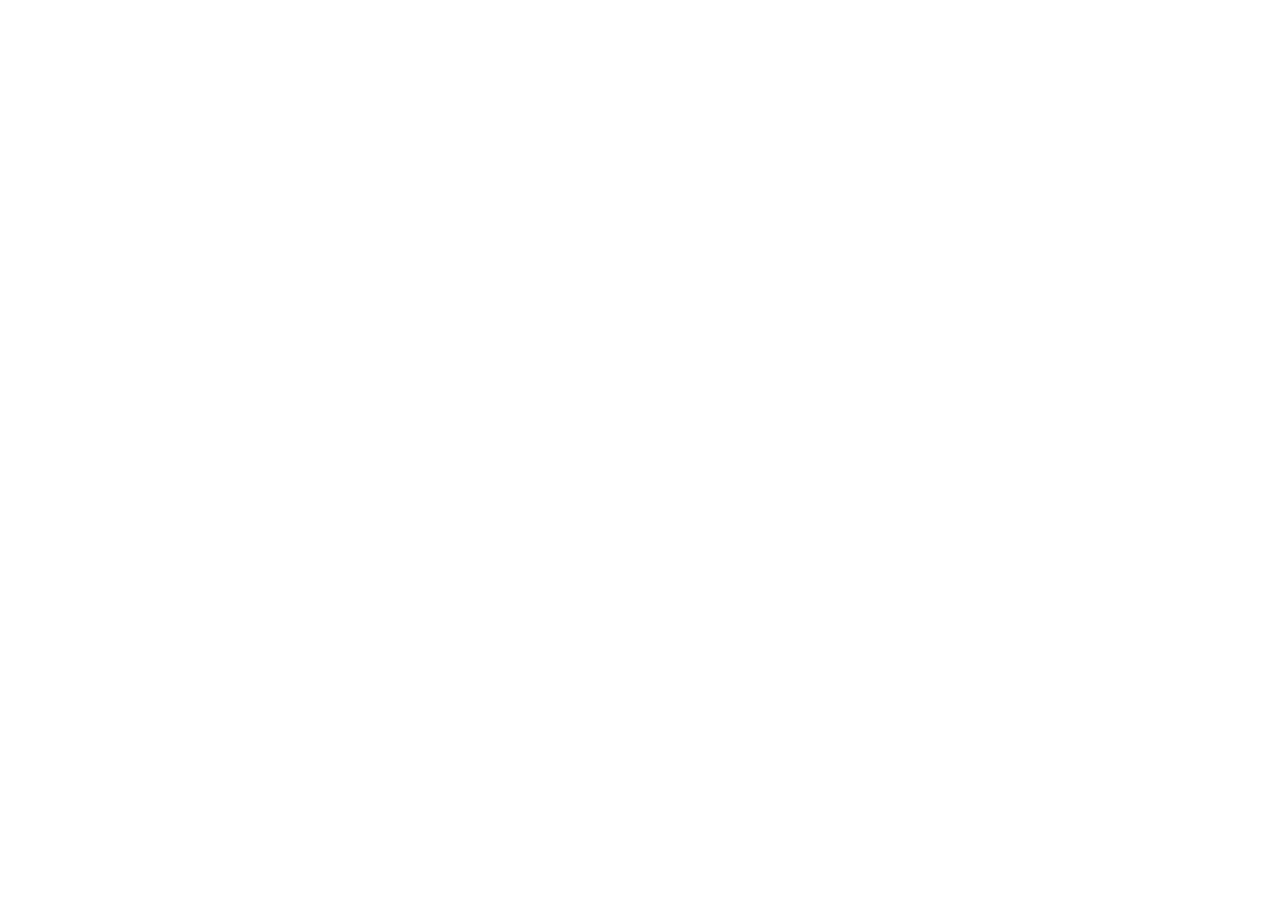
==== admin-panel/index.html @ 6bb53404 "Создал main.css и подключил его в index.html" ====
<!DOCTYPE html>
<html lang="ru">
<head>
    <meta charset="UTF-8">
    <meta name="viewport" content="width=device-width, initial-scale=1.0">
    <link rel="stylesheet" href="css/normalize.css">
    <link rel="stylesheet" href="css/main.css">
    <script src="http://code.jquery.com/jquery-3.4.1.min.js"></script>
    <title>Функциональое питание котов</title>
</head>
<body>

</body>
</html>
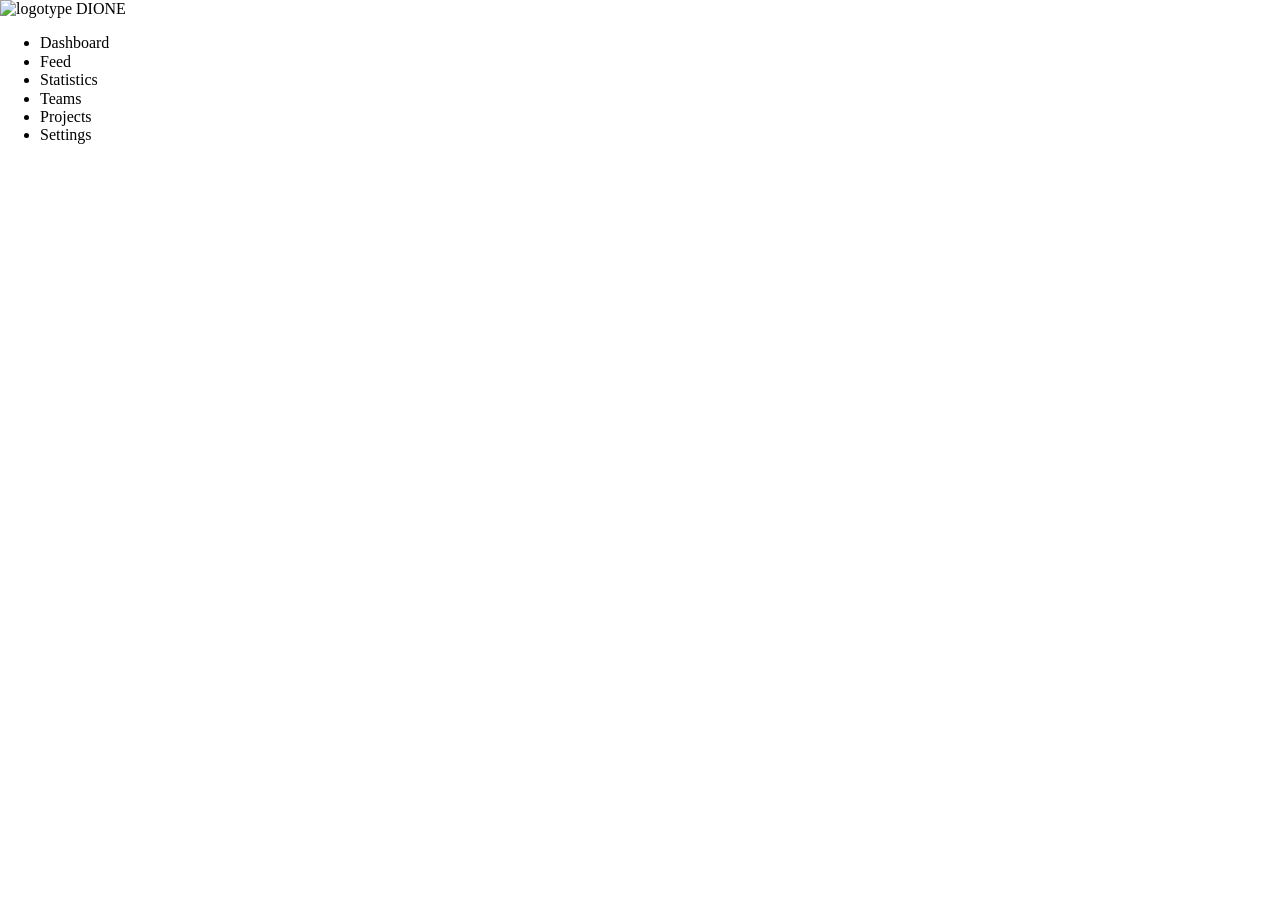
==== commit 2d929b5d: "Добавляю разметку сайдбара" ====
--- a/admin-panel/index.html
+++ b/admin-panel/index.html
@@ -6,9 +6,46 @@
     <link rel="stylesheet" href="css/normalize.css">
     <link rel="stylesheet" href="css/main.css">
     <script src="http://code.jquery.com/jquery-3.4.1.min.js"></script>
-    <title>Функциональое питание котов</title>
+    <title>Dione dashboard</title>
 </head>
 <body>
+<div class="flex-container">
+    <sidebar class="sidebar">
+        <div class="sidebar__logo">
+            <img src="" alt="logotype DIONE">
+        </div>
+        <nav class="sidebar__nav">
+            <ul class="nav-list">
+                <li class="nav-list__item nav-list__item_dashboard">
+                    Dashboard
+                </li>
 
+                <li class="nav-list__item nav-list__item_feed">
+                    Feed
+                </li>
+
+                <li class="nav-list__item nav-list__item_statistics">
+                    Statistics
+                </li>
+
+                <li class="nav-list__item nav-list__item_teams">
+                    Teams
+                </li>
+
+                <li class="nav-list__item nav-list__item_projects">
+                    Projects
+                </li>
+
+                <li class="nav-list__item nav-list__item_settings">
+                    Settings
+                </li>
+            </ul>
+        </nav>
+        <div class="sidebar__export">
+            
+        </div>
+    </sidebar>
+    <main></main>
+</div>
 </body>
 </html>
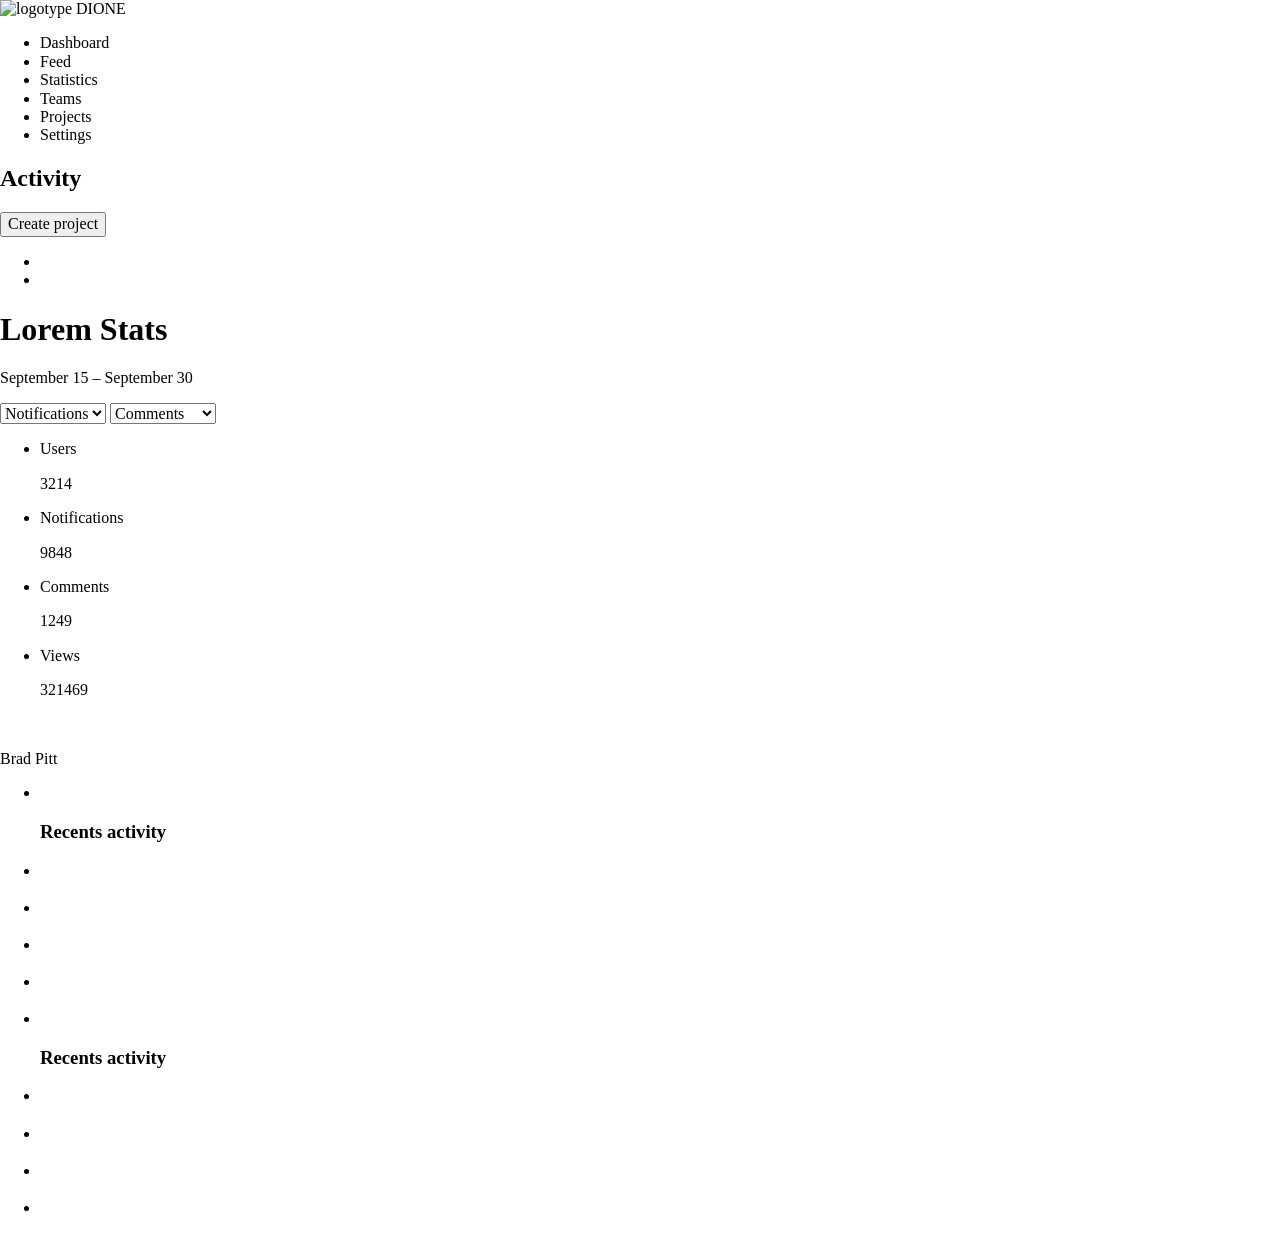
==== commit 5687c7b1: "Добавляю основную разметку страницы" ====
--- a/admin-panel/index.html
+++ b/admin-panel/index.html
@@ -10,11 +10,11 @@
 </head>
 <body>
 <div class="flex-container">
-    <sidebar class="sidebar">
-        <div class="sidebar__logo">
+    <aside class="sidebar-menu">
+        <div class="sidebar-menu__logo">
             <img src="" alt="logotype DIONE">
         </div>
-        <nav class="sidebar__nav">
+        <nav class="sidebar-menu__nav">
             <ul class="nav-list">
                 <li class="nav-list__item nav-list__item_dashboard">
                     Dashboard
@@ -41,11 +41,126 @@
                 </li>
             </ul>
         </nav>
-        <div class="sidebar__export">
-            
+        <div class="sidebar-menu__export">
+
         </div>
-    </sidebar>
-    <main></main>
+    </aside>
+    <main class="main">
+        <header class="main__header">
+            <h2 class="header__title">Activity</h2>
+            <button class="button header__button">Create project</button>
+            <ul class=" header__notification">
+                <li class="notification__item"></li>
+                <li class="notification__item"></li>
+            </ul>
+        </header>
+        <section class="main__section">
+            <div class="statistics-section">
+                <div class="statistics-section__header">
+                    <h1 class="header__title">Lorem Stats</h1>
+                    <p class="header__date">September 15 – September 30</p>
+                    <select class="header__select" name="type" type="select">
+                         <option value="notifications">Notifications</option>
+                         <option value="users">Users</option>
+                         <option value="comments">Comments</option>
+                         <option value="views">Views</option>  
+                    </select>
+                    <select class="header__select" name="sorting" type="select">
+                        <option value="notifications">Notifications</option>
+                         <option value="users">Users</option>
+                         <option value="comments" selected>Comments</option>
+                         <option value="views">Views</option>  
+                    </select>
+                </div>
+                <div class="statistics-section_chart">
+
+                </div>
+                <div class="statistics-section__stats">
+                    <ul class="stats-list">
+                        <li class="stats-list__item stats-list__item_users">
+                            <p class="item__title">Users</p>
+                            <p class="item__value">3214</p> 
+                        </li>
+
+                        <li class="stats-list__item stats-list__item_notification">
+                            <p class="item__title">Notifications</p>
+                            <p class="item__value">9848</p> 
+                        </li>
+
+                        <li class="stats-list__item stats-list__item_comments">
+                            <p class="item__title">Comments</p>
+                            <p class="item__value">1249</p> 
+                        </li>
+
+                        <li class="stats-list__item stats-list__item_views">
+                            <p class="item__title">Views</p>
+                            <p class="item__value">321469</p> 
+                        </li>
+                    </ul>
+                </div>
+            </div>
+        </section>
+    </main>
+    <aside class="sidebar-personal">
+        <div class="sidebar-personal__profile">
+            <img src="" alt="" class="profile__img">
+            <p class="profile__name">Brad Pitt</p>
+        </div>
+        <div class="sidebar-personal__recent-activity">
+            <ul class="recent-activity-list">
+                <li class="recent-activity-list__item"></li>
+                    <h3 class="sidebar-personal__title">Recents activity</h3>
+                </li>
+                <li class="recent-activity-list__item">
+                    <p class="user user-name">
+                        <span class="user-name_activity"></span>
+                    </p>
+                </li>
+                <li class="recent-activity-list__item">
+                    <p class="user user-name">
+                        <span class="user-name_activity"></span>
+                    </p>
+                </li>
+                <li class="recent-activity-list__item">
+                    <p class="user user-name">
+                        <span class="user-name_activity"></span>
+                    </p>
+                </li>
+                <li class="recent-activity-list__item">
+                    <p class="user user-name">
+                        <span class="user-name_activity"></span>
+                    </p>
+                </li>
+            </ul>
+        </div>
+        <div class="sidebar-personal__team">
+            <ul class="team-list">
+                <li class="team-list__item"></li>
+                    <h3 class="sidebar-personal__title">Recents activity</h3>
+                 </li>
+                <li class="team-list__item">
+                    <p class="user user-name">
+                        <span class="user-name_status"></span>
+                    </p>
+                </li>
+                <li class="team-list__item">
+                    <p class="user user-name">
+                        <span class="user-name_status"></span>
+                    </p>
+                </li>
+                <li class="team-list__item">
+                    <p class="user user-name">
+                        <span class="user-name_status"></span>
+                    </p>
+                </li>
+                <li class="team-list__item">
+                    <p class="user user-name">
+                        <span class="user-name_status"></span>
+                    </p>
+                </li>
+            </ul>
+        </div>
+    </aside>
 </div>
 </body>
 </html>
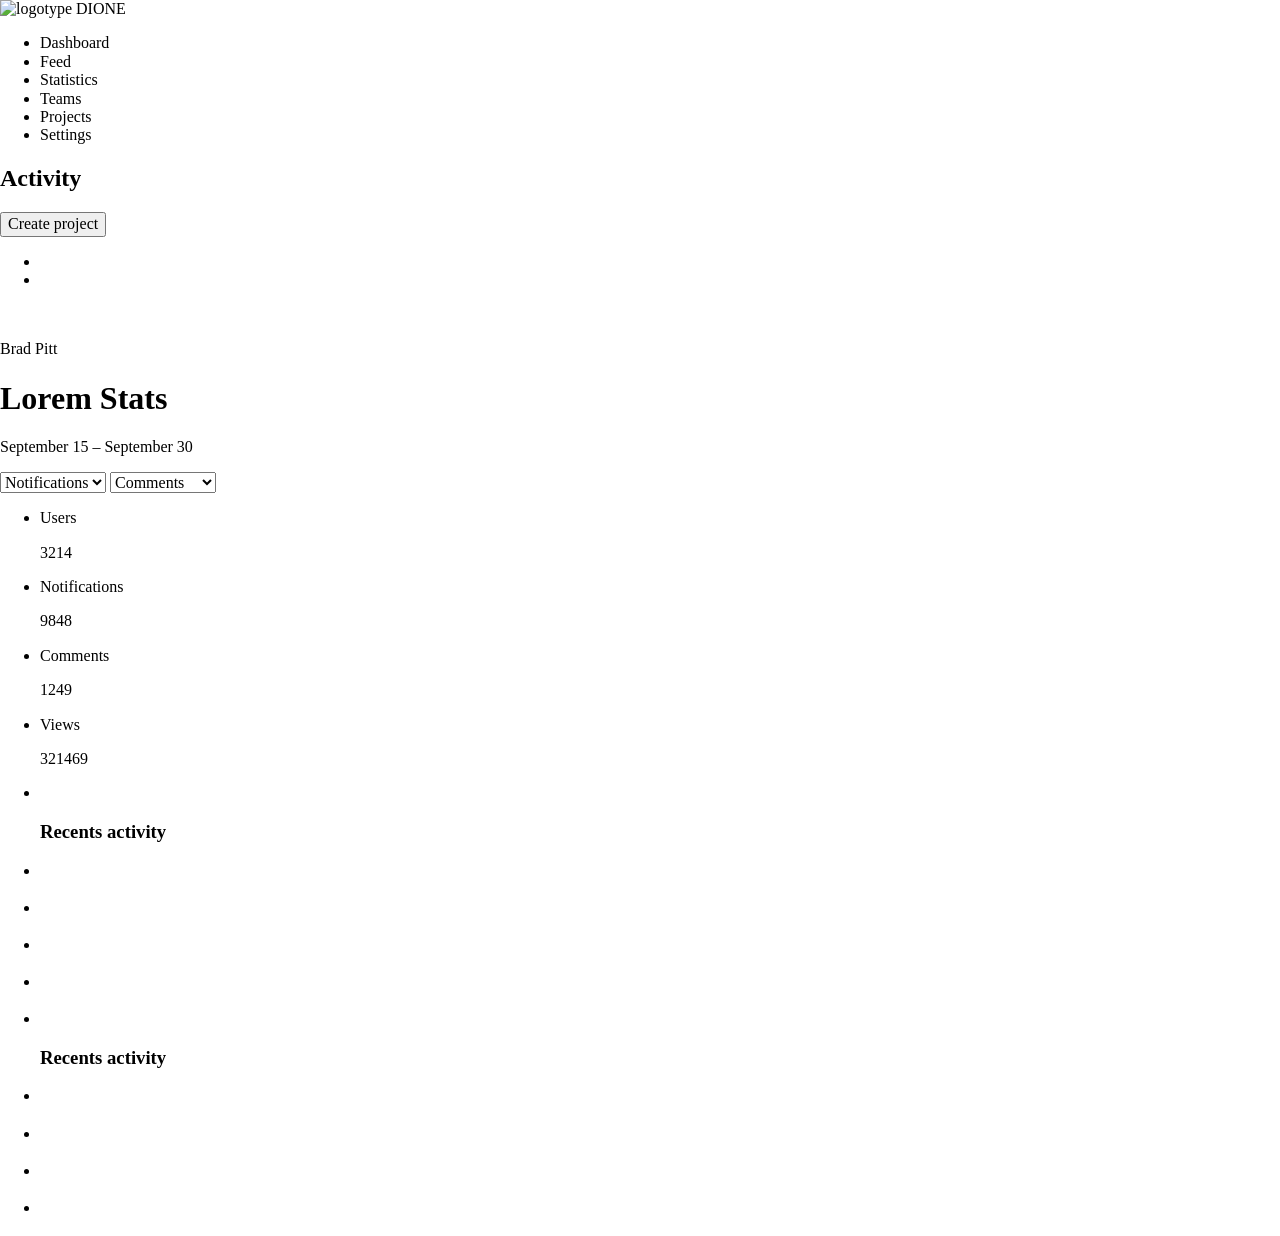
==== commit 33c12ea1: "Поправил базовую разметку в index.html" ====
--- a/admin-panel/index.html
+++ b/admin-panel/index.html
@@ -49,10 +49,14 @@
         <header class="main__header">
             <h2 class="header__title">Activity</h2>
             <button class="button header__button">Create project</button>
-            <ul class=" header__notification">
+            <ul class="header__notification">
                 <li class="notification__item"></li>
                 <li class="notification__item"></li>
             </ul>
+            <div class="header__profile">
+                <img src="" alt="" class="profile__img">
+                <p class="profile__name">Brad Pitt</p>
+            </div>
         </header>
         <section class="main__section">
             <div class="statistics-section">
@@ -100,67 +104,64 @@
                 </div>
             </div>
         </section>
+        <aside class="main__sidebar-personal">
+            
+            <div class="sidebar-personal__recent-activity">
+                <ul class="recent-activity-list">
+                    <li class="recent-activity-list__item"></li>
+                        <h3 class="sidebar-personal__title">Recents activity</h3>
+                    </li>
+                    <li class="recent-activity-list__item">
+                        <p class="user user-name">
+                            <span class="user-name_activity"></span>
+                        </p>
+                    </li>
+                    <li class="recent-activity-list__item">
+                        <p class="user user-name">
+                            <span class="user-name_activity"></span>
+                        </p>
+                    </li>
+                    <li class="recent-activity-list__item">
+                        <p class="user user-name">
+                            <span class="user-name_activity"></span>
+                        </p>
+                    </li>
+                    <li class="recent-activity-list__item">
+                        <p class="user user-name">
+                            <span class="user-name_activity"></span>
+                        </p>
+                    </li>
+                </ul>
+            </div>
+            <div class="sidebar-personal__team">
+                <ul class="team-list">
+                    <li class="team-list__item"></li>
+                        <h3 class="sidebar-personal__title">Recents activity</h3>
+                     </li>
+                    <li class="team-list__item">
+                        <p class="user user-name">
+                            <span class="user-name_status"></span>
+                        </p>
+                    </li>
+                    <li class="team-list__item">
+                        <p class="user user-name">
+                            <span class="user-name_status"></span>
+                        </p>
+                    </li>
+                    <li class="team-list__item">
+                        <p class="user user-name">
+                            <span class="user-name_status"></span>
+                        </p>
+                    </li>
+                    <li class="team-list__item">
+                        <p class="user user-name">
+                            <span class="user-name_status"></span>
+                        </p>
+                    </li>
+                </ul>
+            </div>
+        </aside>
     </main>
-    <aside class="sidebar-personal">
-        <div class="sidebar-personal__profile">
-            <img src="" alt="" class="profile__img">
-            <p class="profile__name">Brad Pitt</p>
-        </div>
-        <div class="sidebar-personal__recent-activity">
-            <ul class="recent-activity-list">
-                <li class="recent-activity-list__item"></li>
-                    <h3 class="sidebar-personal__title">Recents activity</h3>
-                </li>
-                <li class="recent-activity-list__item">
-                    <p class="user user-name">
-                        <span class="user-name_activity"></span>
-                    </p>
-                </li>
-                <li class="recent-activity-list__item">
-                    <p class="user user-name">
-                        <span class="user-name_activity"></span>
-                    </p>
-                </li>
-                <li class="recent-activity-list__item">
-                    <p class="user user-name">
-                        <span class="user-name_activity"></span>
-                    </p>
-                </li>
-                <li class="recent-activity-list__item">
-                    <p class="user user-name">
-                        <span class="user-name_activity"></span>
-                    </p>
-                </li>
-            </ul>
-        </div>
-        <div class="sidebar-personal__team">
-            <ul class="team-list">
-                <li class="team-list__item"></li>
-                    <h3 class="sidebar-personal__title">Recents activity</h3>
-                 </li>
-                <li class="team-list__item">
-                    <p class="user user-name">
-                        <span class="user-name_status"></span>
-                    </p>
-                </li>
-                <li class="team-list__item">
-                    <p class="user user-name">
-                        <span class="user-name_status"></span>
-                    </p>
-                </li>
-                <li class="team-list__item">
-                    <p class="user user-name">
-                        <span class="user-name_status"></span>
-                    </p>
-                </li>
-                <li class="team-list__item">
-                    <p class="user user-name">
-                        <span class="user-name_status"></span>
-                    </p>
-                </li>
-            </ul>
-        </div>
-    </aside>
 </div>
 </body>
 </html>
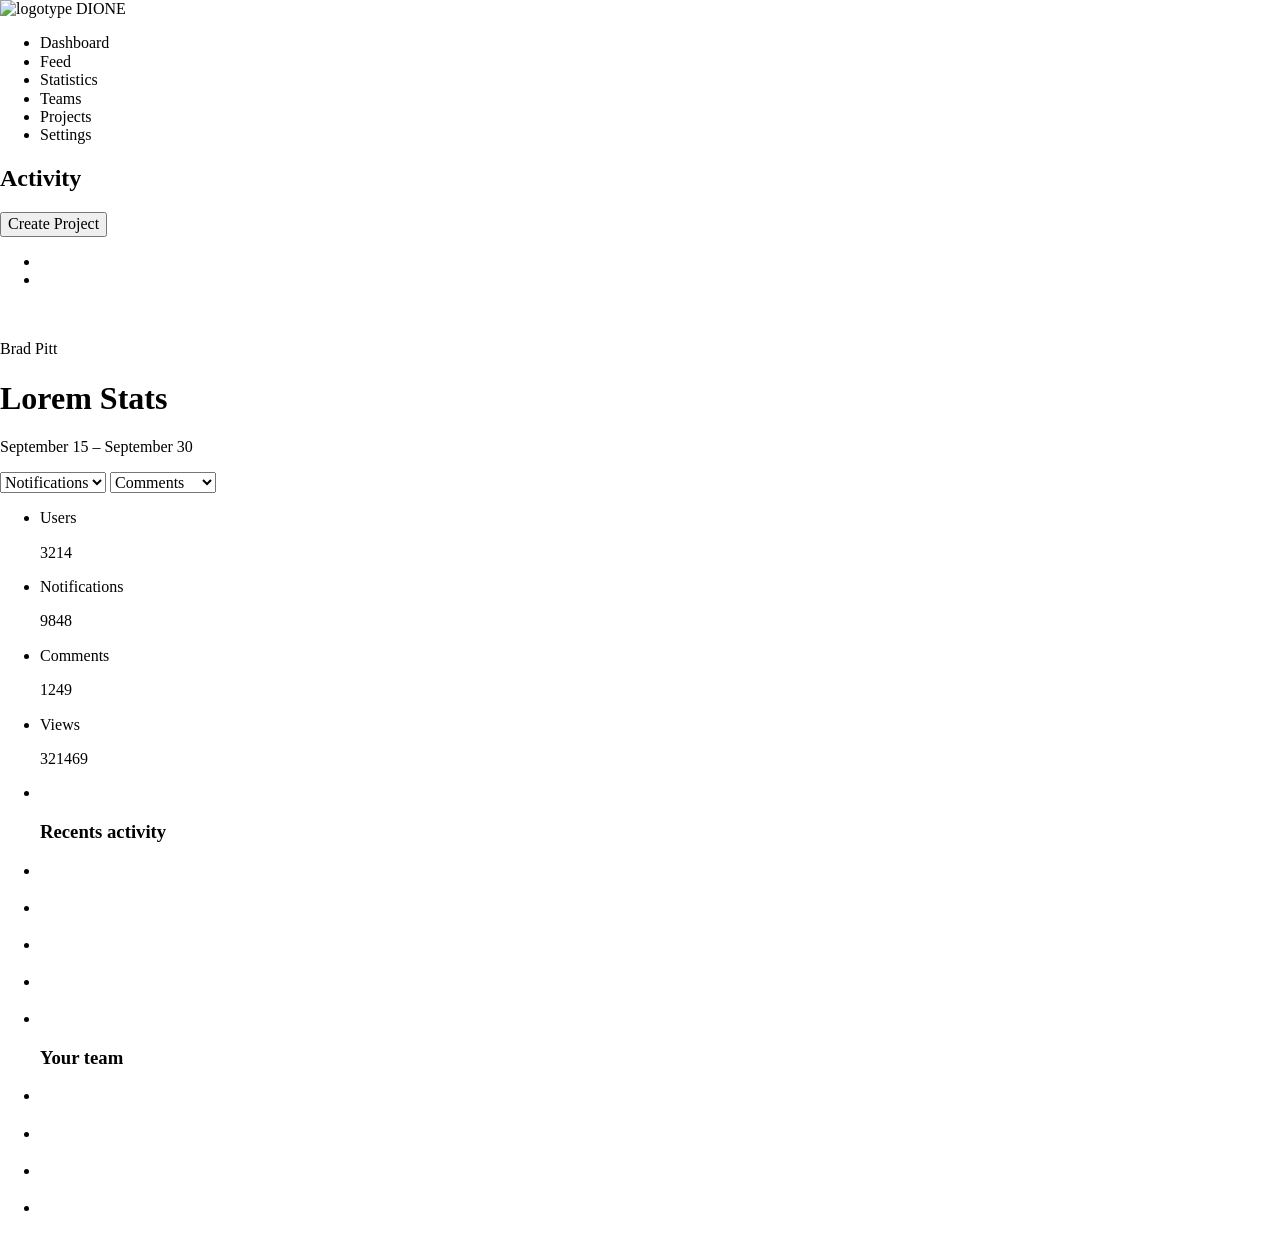
==== commit b6902e5e: "Поправил index.html по вложенности" ====
--- a/admin-panel/index.html
+++ b/admin-panel/index.html
@@ -3,6 +3,7 @@
 <head>
     <meta charset="UTF-8">
     <meta name="viewport" content="width=device-width, initial-scale=1.0">
+    <link href="https://fonts.googleapis.com/css2?family=Montserrat:wght@400;600;700;800&display=swap" rel="stylesheet">
     <link rel="stylesheet" href="css/normalize.css">
     <link rel="stylesheet" href="css/main.css">
     <script src="http://code.jquery.com/jquery-3.4.1.min.js"></script>
@@ -12,7 +13,7 @@
 <div class="flex-container">
     <aside class="sidebar-menu">
         <div class="sidebar-menu__logo">
-            <img src="" alt="logotype DIONE">
+            <img src="img/__header-img/ellipse-1.png" alt="logotype DIONE">
         </div>
         <nav class="sidebar-menu__nav">
             <ul class="nav-list">
@@ -24,7 +25,7 @@
                     Feed
                 </li>
 
-                <li class="nav-list__item nav-list__item_statistics">
+                <li class="nav-list__item nav-list__item_statistics active">
                     Statistics
                 </li>
 
@@ -48,7 +49,7 @@
     <main class="main">
         <header class="main__header">
             <h2 class="header__title">Activity</h2>
-            <button class="button header__button">Create project</button>
+            <button class="button header__button">Create Project</button>
             <ul class="header__notification">
                 <li class="notification__item"></li>
                 <li class="notification__item"></li>
@@ -83,22 +84,22 @@
                     <ul class="stats-list">
                         <li class="stats-list__item stats-list__item_users">
                             <p class="item__title">Users</p>
-                            <p class="item__value">3214</p> 
+                            <p class="item__value item__value_users">3214</p> 
                         </li>
 
                         <li class="stats-list__item stats-list__item_notification">
                             <p class="item__title">Notifications</p>
-                            <p class="item__value">9848</p> 
+                            <p class="item__value item__value_notifications">9848</p> 
                         </li>
 
                         <li class="stats-list__item stats-list__item_comments">
                             <p class="item__title">Comments</p>
-                            <p class="item__value">1249</p> 
+                            <p class="item__value item__value_comments">1249</p> 
                         </li>
 
                         <li class="stats-list__item stats-list__item_views">
                             <p class="item__title">Views</p>
-                            <p class="item__value">321469</p> 
+                            <p class="item__value item__value_views">321469</p> 
                         </li>
                     </ul>
                 </div>
@@ -136,7 +137,7 @@
             <div class="sidebar-personal__team">
                 <ul class="team-list">
                     <li class="team-list__item"></li>
-                        <h3 class="sidebar-personal__title">Recents activity</h3>
+                        <h3 class="sidebar-personal__title">Your team</h3>
                      </li>
                     <li class="team-list__item">
                         <p class="user user-name">
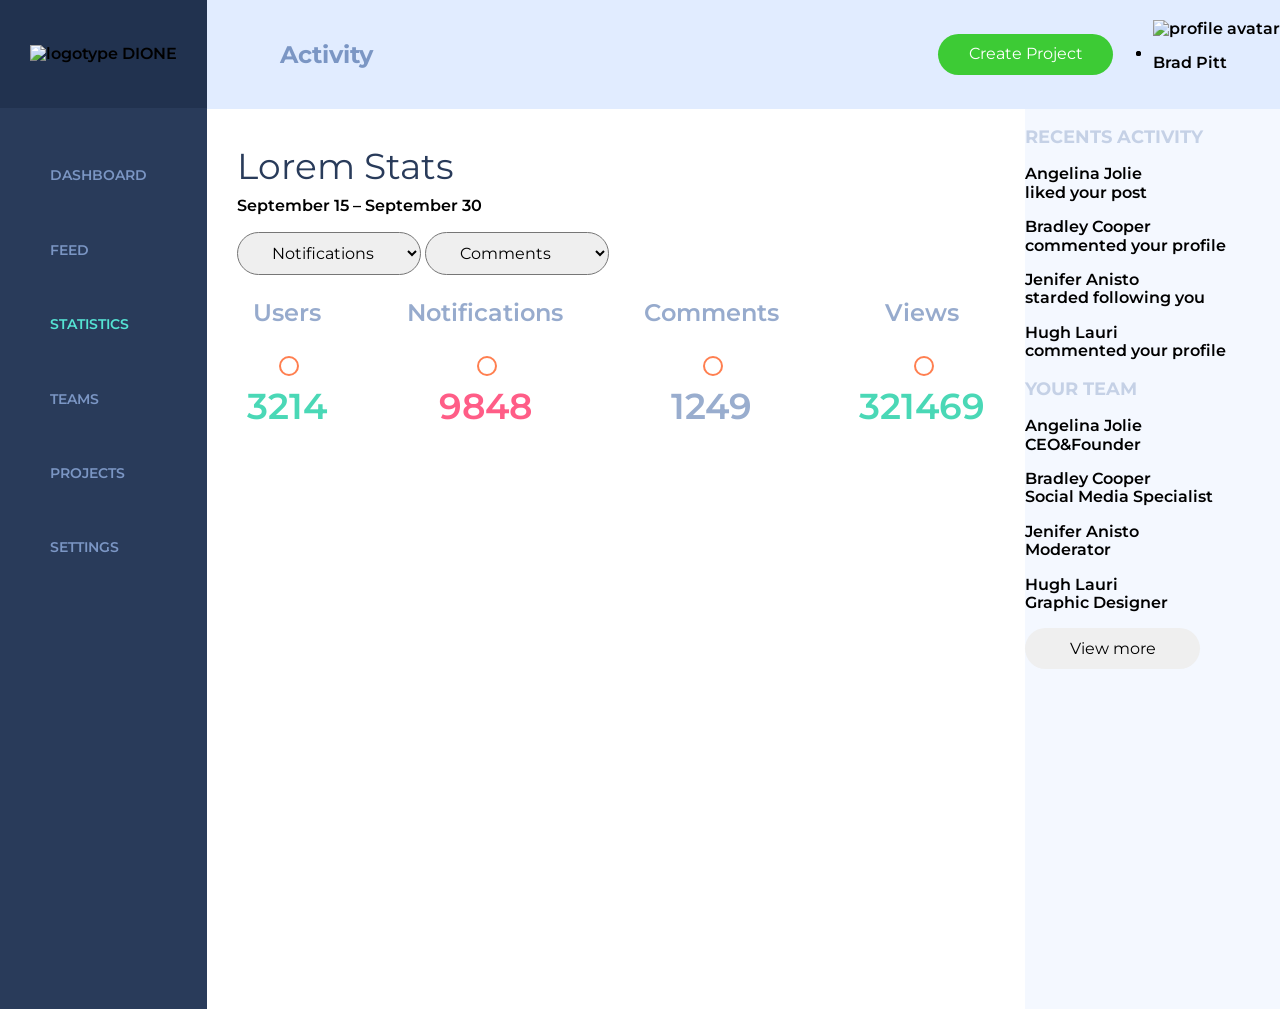
==== commit 0c91d8cd: "Обновил index.html для псевдоэлементов и графики" ====
--- a/admin-panel/index.html
+++ b/admin-panel/index.html
@@ -51,19 +51,21 @@
             <h2 class="header__title">Activity</h2>
             <button class="button header__button">Create Project</button>
             <ul class="header__notification">
-                <li class="notification__item"></li>
-                <li class="notification__item"></li>
+                <li class="notification__item notification__item_bell"></li>
+                <li class="notification__item notification__item_message"></li>
             </ul>
             <div class="header__profile">
-                <img src="" alt="" class="profile__img">
+                <img src="img/__header-img/brad-pitt.jpg" alt="profile avatar" class="profile__img">
                 <p class="profile__name">Brad Pitt</p>
             </div>
         </header>
         <section class="main__section">
             <div class="statistics-section">
                 <div class="statistics-section__header">
+                    <div class="title__wraper">
                     <h1 class="header__title">Lorem Stats</h1>
                     <p class="header__date">September 15 – September 30</p>
+                    </div>
                     <select class="header__select" name="type" type="select">
                          <option value="notifications">Notifications</option>
                          <option value="users">Users</option>
@@ -78,7 +80,9 @@
                     </select>
                 </div>
                 <div class="statistics-section_chart">
+                    <div class="chart">
 
+                    </div>
                 </div>
                 <div class="statistics-section__stats">
                     <ul class="stats-list">
@@ -114,22 +118,26 @@
                     </li>
                     <li class="recent-activity-list__item">
                         <p class="user user-name">
-                            <span class="user-name_activity"></span>
+                            Angelina Jolie <br>
+                            <span class="user-name_activity">liked your post</span>
                         </p>
                     </li>
                     <li class="recent-activity-list__item">
                         <p class="user user-name">
-                            <span class="user-name_activity"></span>
+                            Bradley Cooper <br>
+                            <span class="user-name_activity">commented your profile</span>
                         </p>
                     </li>
                     <li class="recent-activity-list__item">
                         <p class="user user-name">
-                            <span class="user-name_activity"></span>
+                            Jenifer Anisto <br>
+                            <span class="user-name_activity">starded following you</span>
                         </p>
                     </li>
                     <li class="recent-activity-list__item">
                         <p class="user user-name">
-                            <span class="user-name_activity"></span>
+                            Hugh Lauri <br>
+                            <span class="user-name_activity">commented your profile</span>
                         </p>
                     </li>
                 </ul>
@@ -141,26 +149,31 @@
                      </li>
                     <li class="team-list__item">
                         <p class="user user-name">
-                            <span class="user-name_status"></span>
+                            Angelina Jolie <br>
+                            <span class="user-name_status">CEO&Founder</span>
                         </p>
                     </li>
                     <li class="team-list__item">
                         <p class="user user-name">
-                            <span class="user-name_status"></span>
+                            Bradley Cooper <br>
+                            <span class="user-name_status">Social Media Specialist</span>
                         </p>
                     </li>
                     <li class="team-list__item">
                         <p class="user user-name">
-                            <span class="user-name_status"></span>
+                            Jenifer Anisto <br>
+                            <span class="user-name_status">Moderator</span>
                         </p>
                     </li>
                     <li class="team-list__item">
                         <p class="user user-name">
-                            <span class="user-name_status"></span>
+                            Hugh Lauri <br>
+                            <span class="user-name_status">Graphic Designer</span>
                         </p>
                     </li>
                 </ul>
             </div>
+            <button class="button button_gray">View more</button>
         </aside>
     </main>
 </div>
--- a/admin-panel/css/main.css
+++ b/admin-panel/css/main.css
@@ -0,0 +1,245 @@
+body {
+    font-family: 'Montserrat', sans-serif;
+    font-weight: 600;
+}
+
+.flex-container {
+    display: flex;
+    /* flex-wrap: wrap; */
+}
+
+/* SIDEBAR STYLE */
+
+.sidebar-menu {
+    min-height: 100vh;
+    background-color: #293b5a;
+}
+.sidebar-menu__logo {
+    background-color: #21324f;
+    padding: 45px 0;
+    display: flex;
+    justify-content: center;
+    align-items: center;
+}
+.sidebar-menu__logo img {
+
+}
+.sidebar-menu__nav {
+    color: #7b96c4;
+    font-size: 14px;
+    line-height: 14.4px;
+    font-weight: 600;
+    text-transform: uppercase;
+}
+.nav-list {
+    list-style: none;
+    display: flex;
+    flex-direction: column;
+    justify-content: center;
+
+    padding: 0;
+    margin: 0;
+}
+.nav-list__item {
+    margin-top: 60px;
+    padding-right: 60px;
+    padding-left: 50px;
+
+    transition: all 0.2s ease-in;
+}
+.nav-list__item.active {
+    color: #55e4d4;
+}
+.nav-list__item:hover {
+    color: #55e4d4;
+    cursor: pointer;
+}
+.nav-list__item_dashboard {
+}
+.nav-list__item_feed {
+}
+.nav-list__item_statistics {
+}
+.nav-list__item_teams {
+}
+.nav-list__item_projects {
+}
+.nav-list__item_settings {
+}
+.sidebar-menu__export {
+}
+
+/* MAIN SCREEN STYLE */
+
+.main {
+    flex-grow: 1;
+    background-color: #ffffff;
+    max-width: 1250px;
+
+    display: flex;
+    flex-wrap: wrap;
+    align-items: flex-start;
+}
+.main__header {
+    background-color: #e1ecff;
+    width: 100%;
+    flex-grow: 1;
+    padding-top: 20px;
+    padding-bottom: 20px;
+    display: flex;
+    justify-content: space-between;
+    align-items: center;
+}
+.header__title {
+    color: #7b96c4;
+    font-size: 24px;
+    font-weight: 700;
+    flex-grow: 1;
+    padding-left: 73px;
+}
+.button{
+    width: 175px;
+    height: 41px;
+    border-radius: 35px;
+    border: none;
+}
+.header__button {
+    color: #ffffff;
+    background: #3dcb35;
+}
+.header__notification {
+    display: flex;
+    justify-content: space-around;
+    align-items: center;
+}
+.notification__item {
+}
+.header__profile {
+}
+.profile__img {
+}
+.profile__name {
+}
+.main__section {
+    flex-grow: 1;
+}
+.statistics-section {
+    margin-top: 50px;
+}
+.statistics-section__header {
+    padding: 0;
+    padding-left: 30px;
+}
+.statistics-section__header select {
+    border-radius: 30px;
+    padding: 10px 30px;
+}
+.statistics-section__header h1 {
+    color: #293b5a;
+    font-size: 36px;
+    font-weight: normal;
+    line-height: 14.4px;
+    padding: 0;
+}
+.header__date {
+}
+.header__select {
+}
+.statistics-section_chart {
+}
+.statistics-section__stats {
+}
+.stats-list {
+    display: flex;
+    justify-content: space-around;
+    align-items: center;
+
+    padding: 0;
+
+    font-size: 24px;
+    text-align: center;
+}
+.stats-list__item {
+    list-style: none;
+}
+.stats-list__item_users {
+}
+.item__title {
+    color: #97abcd;
+    font-size: 24px;
+    margin: 0;
+}
+.item__value {
+    margin-top: 60px;
+    margin-bottom: 0;
+    font-size: 36px;
+    position: relative;
+}
+.item__value::before {
+    position: absolute;
+    content: '';
+    width: 16px;
+    height: 16px;
+    border: 2px solid coral;
+    border-radius: 50%;
+    left: 50%;
+    margin-left: -8px;
+    top: -30px;
+}
+.item__value_users {
+    color: #4ad8b6;
+} {
+}
+.item__value_notifications {
+    color: #ff5d87;
+}
+.item__value_comments {
+    color: #99adce;
+}
+.item__value_views {
+    color: #4ad8b6;
+}
+
+.stats-list__item.stats-list__item_notification {
+}
+.stats-list__item.stats-list__item_comments {
+}
+.stats-list__item.stats-list__item_views {
+}
+.main__sidebar-personal {
+    flex-grow: 1;
+    max-width: 255px;
+    min-height: 100vh;
+    background-color: #f4f8ff;
+}
+
+.sidebar-personal__recent-activity {
+}
+.recent-activity-list {
+    margin: 0;
+    padding: 0;
+}
+.recent-activity-list__item {
+    list-style: none;
+}
+.sidebar-personal__title {
+    color: #c5d1e6;
+    font-size: 18px;
+    text-transform: uppercase;
+}
+.user.user-name {
+}
+.user-name_activity {
+    
+}
+.sidebar-personal__team {
+}
+.team-list {
+    margin: 0;
+    padding: 0;
+}
+.team-list__item {
+    list-style: none;
+}
+.user-name_status {
+}
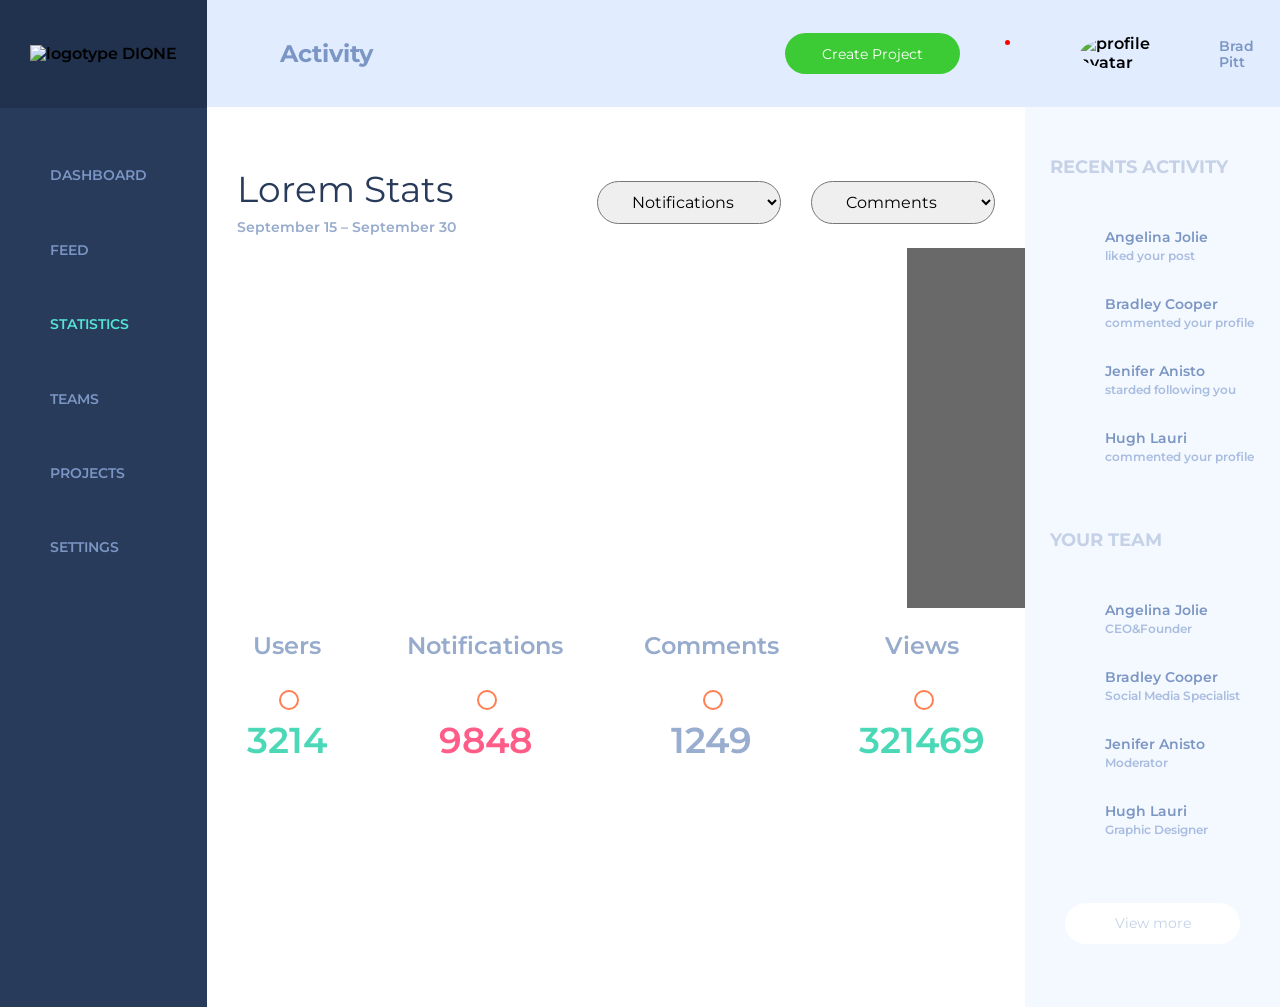
==== commit 7c7b3f3a: "Внесено: svg график с анимацией. Исправлен основной заголовок по flex-раскладке." ====
--- a/admin-panel/index.html
+++ b/admin-panel/index.html
@@ -3,6 +3,7 @@
 <head>
     <meta charset="UTF-8">
     <meta name="viewport" content="width=device-width, initial-scale=1.0">
+    <link  id='GoogleFontsLink' href='https://fonts.googleapis.com/css?family=Open Sans' rel='stylesheet' type='text/css'>
     <link href="https://fonts.googleapis.com/css2?family=Montserrat:wght@400;600;700;800&display=swap" rel="stylesheet">
     <link rel="stylesheet" href="css/normalize.css">
     <link rel="stylesheet" href="css/main.css">
@@ -81,7 +82,12 @@
                 </div>
                 <div class="statistics-section_chart">
                     <div class="chart">
-
+                        <canvas  id="chart-01" width="960" height="400"  style="background-color:rgba(255,255,255,1.00);border-radius:0px;width:700px;height:400px;padding-left:0px;padding-right:0px;padding-top:0px;padding-bottom:0px"></canvas>
+                        <script> 
+                        function MoreChartOptions(){} var ChartData = {labels : ["January",
+                        "February","March","April","May","June","July",],datasets : [{fillColor :"rgba(52,152,219,1)",strokeColor : "rgba(52,152,219,0.5)",pointColor : "rgba(52,152,219,1)",markerShape :"circle",pointStrokeColor : "rgba(255,255,255,1)",data : [65,8,90,81,56,55,40,],title:"2013"},{fillColor :"rgba(46,204,113,1)",strokeColor : "rgba(46,204,113,1)",pointColor : "rgba(46,204,113,1)",markerShape :"circle",pointStrokeColor : "rgba(255,255,255,1)",data : [21,48,40,19,96,27,100,],title:"2014"},]};ChartOptions= {decimalSeparator:".",thousandSeparator:",",spaceLeft:12,spaceRight:12,spaceTop:12,spaceBottom:12,scaleLabel:"<%=value+''%>",yAxisMinimumInterval:1,scaleShowLabels:true,scaleShowLine:true,scaleLineStyle:"solid",scaleLineWidth:1,scaleLineColor:"rgba(0,0,0,0.6)",scaleOverlay :false,scaleOverride :false,scaleSteps:10,scaleStepWidth:10,scaleStartValue:0,legend:false,maxLegendCols:5,legendBlockSize:15,legendFillColor:'rgba(255,255,255,0.00)',legendColorIndicatorStrokeWidth:1,legendPosX:-2,legendPosY:4,legendXPadding:0,legendYPadding:0,legendBorders:false,legendBordersWidth:1,legendBordersStyle:"solid",legendBordersColors:"rgba(102,102,102,1)",legendBordersSpaceBefore:5,legendBordersSpaceLeft:5,legendBordersSpaceRight:5,legendBordersSpaceAfter:5,legendSpaceBeforeText:5,legendSpaceLeftText:5,legendSpaceRightText:5,legendSpaceAfterText:5,legendSpaceBetweenBoxAndText:5,legendSpaceBetweenTextHorizontal:5,legendSpaceBetweenTextVertical:5,legendFontFamily:"'Open Sans'",legendFontStyle:"normal normal",legendFontColor:"rgba(0,0,0,1)",legendFontSize:15,showYAxisMin:false,rotateLabels:"smart",xAxisBottom:true,yAxisLeft:true,yAxisRight:false,scaleFontFamily:"'Open Sans'",scaleFontStyle:"normal normal",scaleFontColor:"rgba(0,0,0,1)",scaleFontSize:12,pointLabelFontFamily:"'Open Sans'",pointLabelFontStyle:"normal normal",pointLabelFontColor:"rgba(102,102,102,1)",pointLabelFontSize:12,angleShowLineOut:true,angleLineStyle:"solid",angleLineWidth:1,angleLineColor:"rgba(0,0,0,0.1)",percentageInnerCutout:50,scaleShowGridLines:true,scaleGridLineStyle:"solid",scaleGridLineWidth:1,scaleGridLineColor:"rgba(0,0,0,0.1)",scaleXGridLinesStep:4,scaleYGridLinesStep:9,segmentShowStroke:true,segmentStrokeStyle:"solid",segmentStrokeWidth:2,segmentStrokeColor:"rgba(255,255,255,1.00)",datasetStroke:true,datasetFill : true,datasetStrokeStyle:"solid",datasetStrokeWidth:2,bezierCurve:true,bezierCurveTension :0.4,pointDotStrokeStyle:"solid",pointDotStrokeWidth : 1,pointDotRadius : 3,pointDot : true,scaleTickSizeBottom:5,scaleTickSizeTop:5,scaleTickSizeLeft:5,scaleTickSizeRight:5,graphMin:0,barShowStroke : false,barBorderRadius:0,barStrokeStyle:"solid",barStrokeWidth:1,barValueSpacing:15,barDatasetSpacing:0,scaleShowLabelBackdrop :true,scaleBackdropColor:'rgba(255,255,255,0.75)',scaleBackdropPaddingX :2,scaleBackdropPaddingY :2,animation : true,onAnimationComplete : function(){MoreChartOptions()}};
+                        DrawTheChart(ChartData,ChartOptions,"chart-01","Line");
+                        </script>
                     </div>
                 </div>
                 <div class="statistics-section__stats">
@@ -117,25 +123,25 @@
                         <h3 class="sidebar-personal__title">Recents activity</h3>
                     </li>
                     <li class="recent-activity-list__item">
-                        <p class="user user-name">
+                        <p class="user user_id-1 user-name">
                             Angelina Jolie <br>
                             <span class="user-name_activity">liked your post</span>
                         </p>
                     </li>
                     <li class="recent-activity-list__item">
-                        <p class="user user-name">
+                        <p class="user user_id-2 user-name">
                             Bradley Cooper <br>
                             <span class="user-name_activity">commented your profile</span>
                         </p>
                     </li>
                     <li class="recent-activity-list__item">
-                        <p class="user user-name">
+                        <p class="user user_id-3 user-name">
                             Jenifer Anisto <br>
                             <span class="user-name_activity">starded following you</span>
                         </p>
                     </li>
                     <li class="recent-activity-list__item">
-                        <p class="user user-name">
+                        <p class="user user_id-4 user-name">
                             Hugh Lauri <br>
                             <span class="user-name_activity">commented your profile</span>
                         </p>
@@ -148,25 +154,25 @@
                         <h3 class="sidebar-personal__title">Your team</h3>
                      </li>
                     <li class="team-list__item">
-                        <p class="user user-name">
+                        <p class="user user_id-1 user-name">
                             Angelina Jolie <br>
                             <span class="user-name_status">CEO&Founder</span>
                         </p>
                     </li>
                     <li class="team-list__item">
-                        <p class="user user-name">
+                        <p class="user user_id-2 user-name">
                             Bradley Cooper <br>
                             <span class="user-name_status">Social Media Specialist</span>
                         </p>
                     </li>
                     <li class="team-list__item">
-                        <p class="user user-name">
+                        <p class="user user_id-3 user-name">
                             Jenifer Anisto <br>
                             <span class="user-name_status">Moderator</span>
                         </p>
                     </li>
                     <li class="team-list__item">
-                        <p class="user user-name">
+                        <p class="user user_id-4 user-name">
                             Hugh Lauri <br>
                             <span class="user-name_status">Graphic Designer</span>
                         </p>
@@ -177,5 +183,22 @@
         </aside>
     </main>
 </div>
+
+        
+<script>
+        WebFontConfig = {
+        google: 
+    {families: ["Open Sans",]},active: function() { 
+        DrawTheChart(ChartData,ChartOptions,"chart-01","Line")}
+    };
+</script>
+<script asyn src="https://livegap.com/charts/js/webfont.js"></script>
+<script src="https://livegap.com/charts/js/Chart.min.js"></script>
+<script>
+    function DrawTheChart(ChartData,ChartOptions,ChartId,ChartType){
+    eval('var myLine = new Chart(document.getElementById(ChartId).getContext("2d")).'+ChartType+'(ChartData,ChartOptions);document.getElementById(ChartId).getContext("2d").stroke();')
+    }
+</script>   
+<script src='js/script.js'></script>
 </body>
 </html>
--- a/admin-panel/css/main.css
+++ b/admin-panel/css/main.css
@@ -7,7 +7,16 @@
     display: flex;
     /* flex-wrap: wrap; */
 }
-
+.button {
+    width: 175px;
+    height: 41px;
+    font-size: 14px;
+    border-radius: 20.5px;
+    border: none;
+}
+.button:hover {
+    cursor: pointer;
+}
 /* SIDEBAR STYLE */
 
 .sidebar-menu {
@@ -38,13 +47,13 @@
     justify-content: center;
 
     padding: 0;
-    margin: 0;
+    margin: 0;    
 }
 .nav-list__item {
     margin-top: 60px;
     padding-right: 60px;
     padding-left: 50px;
-
+    position: relative;
     transition: all 0.2s ease-in;
 }
 .nav-list__item.active {
@@ -54,19 +63,74 @@
     color: #55e4d4;
     cursor: pointer;
 }
-.nav-list__item_dashboard {
-}
-.nav-list__item_feed {
-}
-.nav-list__item_statistics {
-}
-.nav-list__item_teams {
-}
-.nav-list__item_projects {
-}
-.nav-list__item_settings {
-}
-.sidebar-menu__export {
+.nav-list__item_dashboard::before {
+    position: absolute;
+    content: '';
+    background-image: url('/Frontend/web-test/admin-panel/img/__sidebar/dashboard.svg');
+    background-repeat: no-repeat;
+    background-position: 50%;
+    width: 25px;
+    height: 25px;
+    left: 15px;
+    bottom: -5px;
+}
+.nav-list__item_feed::before {
+    position: absolute;
+    content: '';
+    background-image: url('/Frontend/web-test/admin-panel/img/__sidebar/feed.svg');
+    background-repeat: no-repeat;
+    background-position: 50%;
+    width: 25px;
+    height: 25px;
+    left: 15px;
+    bottom: -5px;
+}
+.nav-list__item_statistics::before {
+    position: absolute;
+    content: '';
+    background-image: url('/Frontend/web-test/admin-panel/img/__sidebar/stats.svg');
+    background-repeat: no-repeat;
+    background-position: 50%;
+    width: 25px;
+    height: 25px;
+    left: 15px;
+    bottom: -5px;
+}
+.nav-list__item_teams::before {
+    position: absolute;
+    content: '';
+    background-image: url('/Frontend/web-test/admin-panel/img/__sidebar/teams.svg');
+    background-repeat: no-repeat;
+    background-position: 50%;
+    width: 25px;
+    height: 25px;
+    left: 15px;
+    bottom: -5px;
+}
+.nav-list__item_projects::before {
+    position: absolute;
+    content: '';
+    background-image: url('/Frontend/web-test/admin-panel/img/__sidebar/projects.svg');
+    background-repeat: no-repeat;
+    background-position: 50%;
+    width: 25px;
+    height: 25px;
+    left: 15px;
+    bottom: -5px;
+}
+.nav-list__item_settings::before {
+    position: absolute;
+    content: '';
+    background-image: url('/Frontend/web-test/admin-panel/img/__sidebar/settings.svg');
+    background-repeat: no-repeat;
+    background-position: 50%;
+    width: 25px;
+    height: 25px;
+    left: 15px;
+    bottom: -5px;
+}
+.sidebar-menu__export::before {
+
 }
 
 /* MAIN SCREEN STYLE */
@@ -74,7 +138,7 @@
 .main {
     flex-grow: 1;
     background-color: #ffffff;
-    max-width: 1250px;
+    /* max-width: 1250px; */
 
     display: flex;
     flex-wrap: wrap;
@@ -97,12 +161,7 @@
     flex-grow: 1;
     padding-left: 73px;
 }
-.button{
-    width: 175px;
-    height: 41px;
-    border-radius: 35px;
-    border: none;
-}
+
 .header__button {
     color: #ffffff;
     background: #3dcb35;
@@ -111,15 +170,66 @@
     display: flex;
     justify-content: space-around;
     align-items: center;
+    position: relative;
+    margin-right: 80px;
 }
 .notification__item {
+    list-style: none;
+    padding: 0 30px;
+    transition: all 0.2s ease-in-out;
+    width: 30px;
+}
+.notification__item:hover {
+    transform: scale(1.2);
+    cursor: pointer;
+}
+.notification__item_bell {
+    position: absolute;
+    content: '';
+    background-image: url('/Frontend/web-test/admin-panel/img/__header-img/bell.svg');
+    background-repeat: no-repeat;
+    background-position: center;
+    width: 20px;
+    height: 20px;
+}
+.notification__item_bell::before {
+    position: absolute;
+    content: '';
+    background-color: red;
+    border-radius: 50%;
+    width: 5px;
+    height: 5px;
+    right: 30px;
+    top: -4px;
+}
+.notification__item_message {
+    position: absolute;
+    content: '';
+    background-image: url('/Frontend/web-test/admin-panel/img/__header-img/message.svg');
+    background-repeat: no-repeat;
+    background-position: center;
+    width: 20px;
+    height: 20px;
+    left: 40px;
 }
 .header__profile {
+    display: flex;
+    justify-content: center;
+    align-items: center;
+    width: 200px;
 }
 .profile__img {
+    border-radius: 50%;
 }
 .profile__name {
-}
+    color: #7b96c4;
+    font-size: 14px;
+    padding-left: 20px;
+    align-self: center;
+}
+
+/* APP SECTION SCREEN STYLE */
+
 .main__section {
     flex-grow: 1;
 }
@@ -129,11 +239,14 @@
 .statistics-section__header {
     padding: 0;
     padding-left: 30px;
-}
-.statistics-section__header select {
-    border-radius: 30px;
-    padding: 10px 30px;
-}
+    display: flex;
+    justify-content: space-between;
+    align-items: center;
+}
+    .title__wraper {
+        flex-grow: 1;
+    }
+
 .statistics-section__header h1 {
     color: #293b5a;
     font-size: 36px;
@@ -142,10 +255,24 @@
     padding: 0;
 }
 .header__date {
+    color: #97abcd;
+    font-size: 14px;
+    line-height: 14px;
+    margin-top: 12px;
 }
 .header__select {
-}
+    border-radius: 30px;
+    padding: 10px 30px;
+    margin-left: 30px;
+}
+    select:last-child {
+        margin-right: 30px;
+    }
 .statistics-section_chart {
+}
+.chart {
+    background-color: #696969;
+    height: 360px;
 }
 .statistics-section__stats {
 }
@@ -211,6 +338,8 @@
     max-width: 255px;
     min-height: 100vh;
     background-color: #f4f8ff;
+    display: flex;
+    flex-direction: column;
 }
 
 .sidebar-personal__recent-activity {
@@ -225,12 +354,24 @@
 .sidebar-personal__title {
     color: #c5d1e6;
     font-size: 18px;
+    margin-top: 50px;
+    margin-bottom: 50px;
+    margin-left: 25px;
     text-transform: uppercase;
 }
-.user.user-name {
-}
-.user-name_activity {
-    
+.user {
+    padding-left: 80px;
+    margin-top: 30px;
+}
+.user-name {
+    color: #7b96c4;
+    font-size: 14px;
+    line-height: 18px;
+}
+.user-name_activity,
+.user-name_status {
+    color: #a9bde0;
+    font-size: 12px;
 }
 .sidebar-personal__team {
 }
@@ -241,5 +382,18 @@
 .team-list__item {
     list-style: none;
 }
-.user-name_status {
-}
+.button_gray {
+    color: #c5d1e6;
+    font-size: 14px;
+    background-color: #ffffff;
+    align-self: center;
+    margin-top: 50px;
+    transition: all 250ms ease-in;
+}
+.button_gray:hover {
+    color: #c5d1e6;
+    font-size: 14px;
+    background-color: #000000;
+    align-self: center;
+    margin-top: 50px;
+}
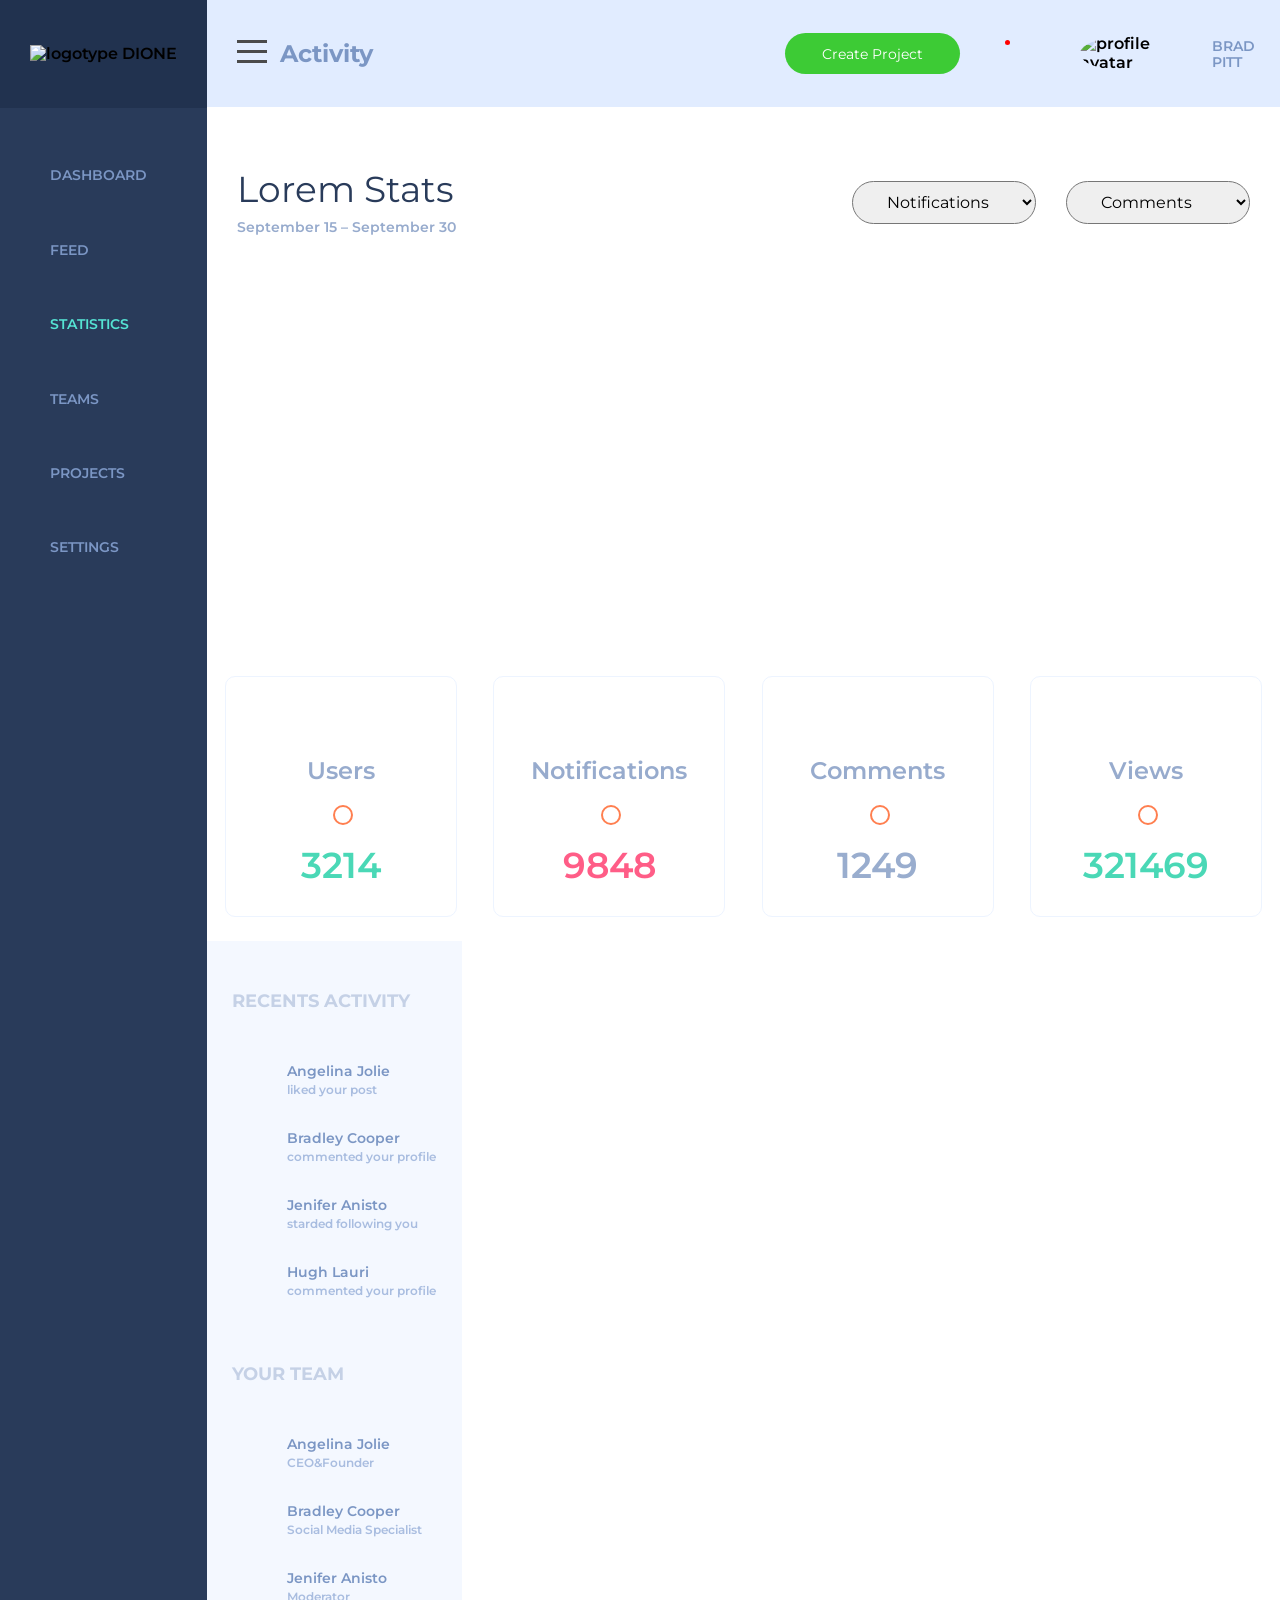
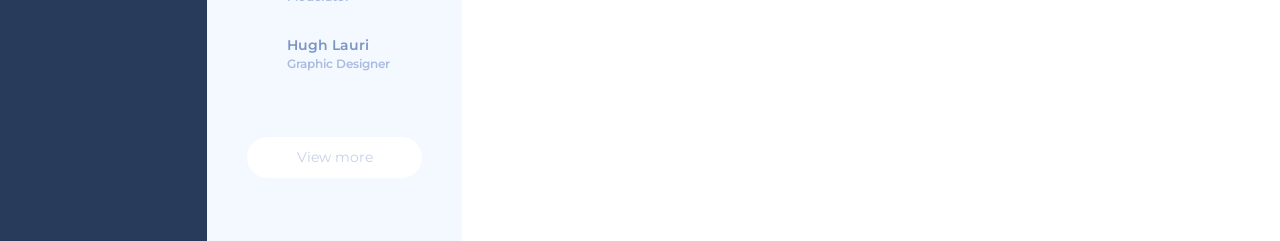
==== commit 574b729f: "Обновил index.html под правильную работу скрытия sidebar" ====
--- a/admin-panel/index.html
+++ b/admin-panel/index.html
@@ -3,7 +3,6 @@
 <head>
     <meta charset="UTF-8">
     <meta name="viewport" content="width=device-width, initial-scale=1.0">
-    <link  id='GoogleFontsLink' href='https://fonts.googleapis.com/css?family=Open Sans' rel='stylesheet' type='text/css'>
     <link href="https://fonts.googleapis.com/css2?family=Montserrat:wght@400;600;700;800&display=swap" rel="stylesheet">
     <link rel="stylesheet" href="css/normalize.css">
     <link rel="stylesheet" href="css/main.css">
@@ -49,7 +48,7 @@
     </aside>
     <main class="main">
         <header class="main__header">
-            <h2 class="header__title">Activity</h2>
+            <h2 class="header__title side-in">Activity</h2>
             <button class="button header__button">Create Project</button>
             <ul class="header__notification">
                 <li class="notification__item notification__item_bell"></li>
--- a/admin-panel/css/main.css
+++ b/admin-panel/css/main.css
@@ -17,6 +17,14 @@
 .button:hover {
     cursor: pointer;
 }
+.visually-hidden {
+    position: absolute;
+    clip: rect(0 0 0 0);
+    width: 1px;
+    height: 1px;
+    margin: -1px;
+  }
+  
 /* SIDEBAR STYLE */
 
 .sidebar-menu {
@@ -160,7 +168,86 @@
     font-weight: 700;
     flex-grow: 1;
     padding-left: 73px;
-}
+    position: relative;
+}
+    .main__header > .header__title:hover {
+        cursor: pointer;
+        color: #293b5a;
+    }
+    .main__header > .header__title::before {
+        position: absolute;
+        content: '';
+        width: 30px;
+        height: 3px;
+        background-color: #4b4b4b;
+        left: 30px;
+        top: 0px;
+    }
+    .main__header > .header__title::after {
+        position: absolute;
+        content: '';
+        width: 30px;
+        height: 3px;
+        background-color: #4b4b4b;
+        left: 30px;
+        top: 10px;
+        box-shadow: 0px 10px 0px #4b4b4b;
+        transition: all 250ms ease-in;
+    }
+        .main__header > .header__title:hover::before,
+        .main__header > .header__title:hover::after {
+            background-color: red;
+            box-shadow: 0px 0px 0px red;
+        }
+        .main__header > .header__title:hover::before {
+            transform: rotate(-45deg);
+            top: 10px;
+        }
+        .main__header > .header__title:hover::after {
+            transform: rotate(45deg);
+        }
+
+.main__header > .header__title::before {
+        position: absolute;
+        content: '';
+        width: 30px;
+        height: 3px;
+        background-color: #4b4b4b;
+        left: 30px;
+        top: 0px;
+    }
+    .main__header > .header__title::after {
+        position: absolute;
+        content: '';
+        width: 30px;
+        height: 3px;
+        background-color: #4b4b4b;
+        left: 30px;
+        top: 10px;
+        box-shadow: 0px 10px 0px #4b4b4b;
+        transition: all 250ms ease-in;
+    }
+
+/* Подумать как вено оформить селекторы при показанном сайдбаре
+и когда сайдбар спртан. Чтобы верные состояния псевдоэлементов были к месту.*/
+/* 
+.main__header > .header__title_no-hover:hover::before,
+.main__header > .header__title_no-hover:hover::after {
+    background-color: #4b4b4b;
+
+    position: absolute;
+    content: '';
+    width: 30px;
+    height: 3px;
+    background-color: #4b4b4b;
+    left: 30px;
+    top: 10px;
+    box-shadow: 0px 10px 0px #4b4b4b;
+    transform: translate(0,0) rotate(0deg);
+    transition: all 250ms ease-in;  
+} */
+/* */
+
 
 .header__button {
     color: #ffffff;
@@ -226,8 +313,14 @@
     font-size: 14px;
     padding-left: 20px;
     align-self: center;
-}
-
+    text-transform: uppercase;
+}
+.profile__name:hover {
+    cursor: pointer;
+}
+.profile__name:active {
+    color: black;
+}
 /* APP SECTION SCREEN STYLE */
 
 .main__section {
@@ -271,9 +364,14 @@
 .statistics-section_chart {
 }
 .chart {
-    background-color: #696969;
-    height: 360px;
-}
+    
+}
+.chart > canvas {
+    width: 100% !important;
+}
+
+/* STATISTICS BLOCK STYLE*/
+
 .statistics-section__stats {
 }
 .stats-list {
@@ -288,8 +386,69 @@
 }
 .stats-list__item {
     list-style: none;
-}
-.stats-list__item_users {
+    width: 230px;
+    padding-top: 80px;
+    position: relative;
+    border: 1px solid #edf4ff;
+    border-radius: 10px;
+    
+    transition: all 0.5s ease-out;
+}
+    .stats-list__item:hover {
+        box-shadow: 1px 1px 5px #696969;
+        
+    }
+.stats-list__item_users::before {
+    position: absolute;
+    content: '';
+    background-image: url('/Frontend/web-test/admin-panel/img/__main/users.svg');
+    background-repeat: no-repeat;
+    background-position: 50%;
+    top: 40px;
+    left: 50%;
+    margin-left: -15px;
+    width: 30px;
+    height: 30px;
+    
+}
+.stats-list__item_notification::before {
+    position: absolute;
+    content: '';
+    background-image: url('/Frontend/web-test/admin-panel/img/__main/notifications.svg');
+    background-repeat: no-repeat;
+    background-position: 50%;
+    top: 40px;
+    left: 50%;
+    margin-left: -15px;
+    width: 30px;
+    height: 30px;
+
+}
+.stats-list__item_comments::before {
+    position: absolute;
+    content: '';
+    background-image: url('/Frontend/web-test/admin-panel/img/__main/comments.svg');
+    background-repeat: no-repeat;
+    background-position: 50%;
+    top: 40px;
+    left: 50%;
+    margin-left: -15px;
+    width: 30px;
+    height: 30px;
+
+}
+.stats-list__item_views::before {
+    position: absolute;
+    content: '';
+    background-image: url('/Frontend/web-test/admin-panel/img/__main/views.svg');
+    background-repeat: no-repeat;
+    background-position: 50%;
+    top: 40px;
+    left: 50%;
+    margin-left: -17.5px;
+    width: 35px;
+    height: 30px;
+
 }
 .item__title {
     color: #97abcd;
@@ -301,6 +460,7 @@
     margin-bottom: 0;
     font-size: 36px;
     position: relative;
+    padding-bottom: 30px;;
 }
 .item__value::before {
     position: absolute;
@@ -311,7 +471,7 @@
     border-radius: 50%;
     left: 50%;
     margin-left: -8px;
-    top: -30px;
+    top: -40px;
 }
 .item__value_users {
     color: #4ad8b6;
@@ -327,12 +487,10 @@
     color: #4ad8b6;
 }
 
-.stats-list__item.stats-list__item_notification {
-}
-.stats-list__item.stats-list__item_comments {
-}
-.stats-list__item.stats-list__item_views {
-}
+.stats-list__item {}
+
+/* RIGHT SIDEBAR STYLE*/
+
 .main__sidebar-personal {
     flex-grow: 1;
     max-width: 255px;
@@ -350,7 +508,35 @@
 }
 .recent-activity-list__item {
     list-style: none;
-}
+    position: relative;
+}
+.recent-activity-list__item:hover {
+    cursor: pointer;
+    box-shadow: 10px 0px 5px #a9bde0;
+}
+
+    .user::before {
+        position: absolute;
+        content: '';
+        border-radius: 50%;;
+        width: 40px;
+        height: 40px;
+        left: 16px;
+        top: -2px;
+    } 
+    .user_id-1::before {
+        background: url('/Frontend/web-test/admin-panel/img/__right-sidebar/angelina-jolie.jpg') no-repeat 50%;
+    }
+    .user_id-2::before {
+        background: url('/Frontend/web-test/admin-panel/img/__right-sidebar/bradley-cooper.jpg') no-repeat 50%;
+    }
+    .user_id-3::before {
+        background: url('/Frontend/web-test/admin-panel/img/__right-sidebar/jenifer-aniston.jpg') no-repeat 50%;
+    }
+    .user_id-4::before {
+        background: url('/Frontend/web-test/admin-panel/img/__right-sidebar/hugh-laurie.jpg') no-repeat 50%;
+    }
+
 .sidebar-personal__title {
     color: #c5d1e6;
     font-size: 18px;
@@ -381,6 +567,11 @@
 }
 .team-list__item {
     list-style: none;
+    position: relative;
+}
+.team-list__item:hover {
+    cursor: pointer;
+    box-shadow: 10px 0px 5px #a9bde0;
 }
 .button_gray {
     color: #c5d1e6;
@@ -397,3 +588,4 @@
     align-self: center;
     margin-top: 50px;
 }
+
